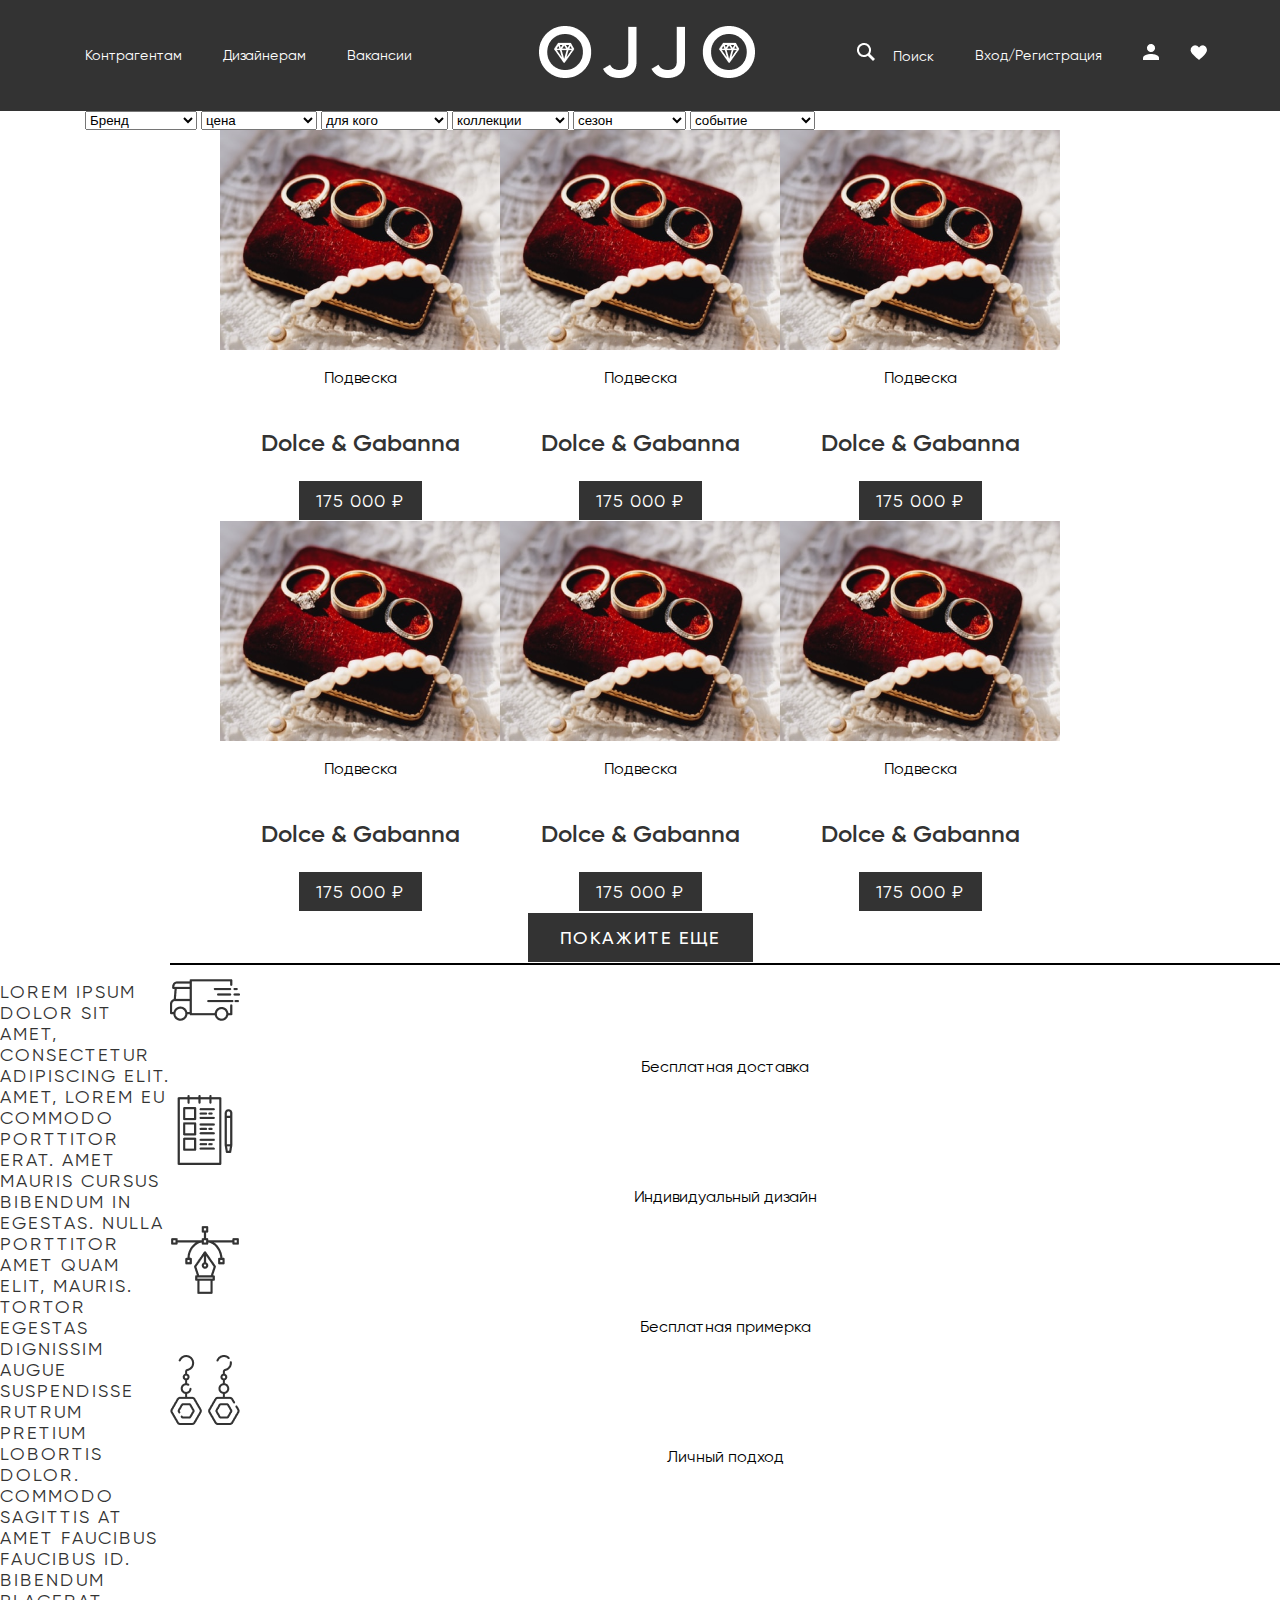
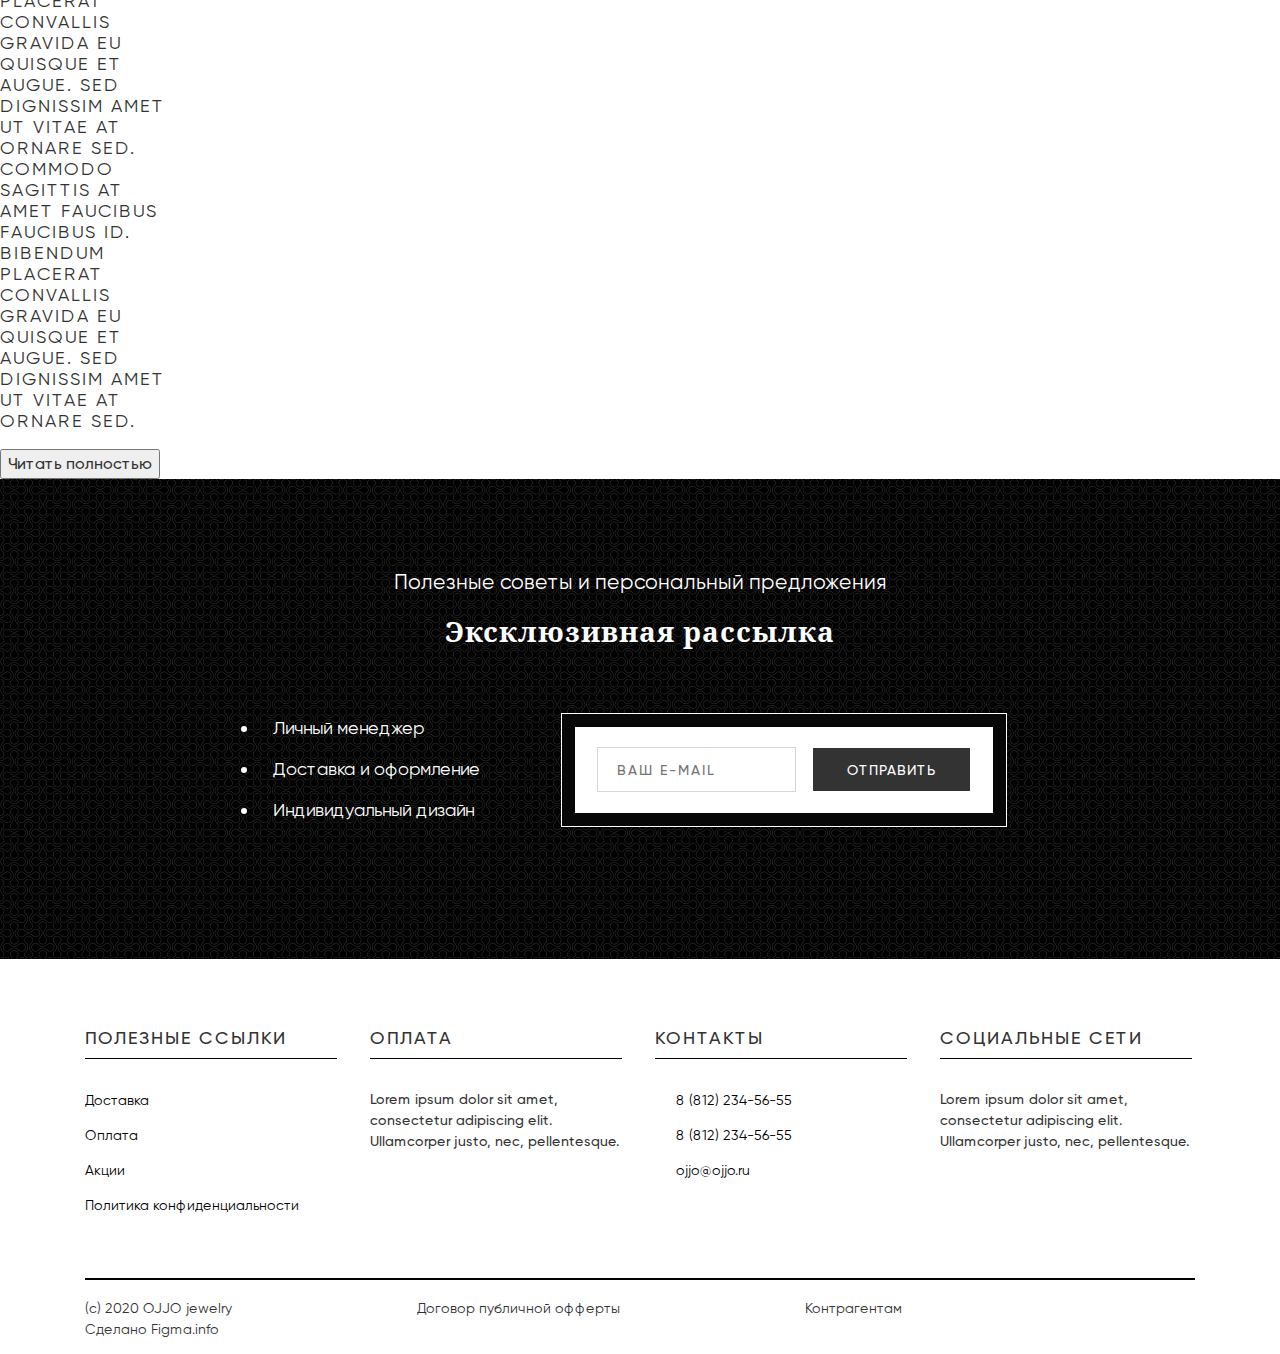
==== catalogPage/catalogPage.html @ 0ed7731d "добавила страницу каталога" ====
<!DOCTYPE html>
<html lang="en">

<head>
  <meta charset="UTF-8">
  <meta name="viewport" content="width=device-width, initial-scale=1.0">
  <title>Document</title>
  <link rel="stylesheet" href="./css/style-catalogPage.css">
</head>

<body>
  <header class="header">
    <nav class="header-nav">
      <ul class="header-menu">
        <li><a href="#" class="header-link">Контрагентам</a></li>
        <li><a href="#" class="header-link">Дизайнерам</a></li>
        <li><a href="#" class="header-link">Вакансии</a></li>
        <li><a href="#" class="header-link header-link-logo">
            <img class="part-logo-one" src="./img/Vector (11).png" alt="">

            <img src="./img/OJJO.png" alt="">

            <img class="part-logo-two" src="./img/Vector (11).png" alt="">

          </a></li>
        <li><a href="#" class="header-link"> <img src="./img/find.png" alt="" class="find"> Поиск</a></li>
        <li><a href="#" class="header-link">Вход/Регистрация</a></li>
        <li><a href="#" class="header-link">
            <img src="./img/Vector.png" alt="">
          </a></li>
        <li><a href="#" class="header-link heart">
            <img src="./img/Vector (2).png" alt="">
          </a></li>
      </ul>
    </nav>
  </header>









  <main>

    <div class="content">
      <!-- <div class="productParameters"> -->
      <!-- тут бренд цена и т д -->
      <form class="productParameters" action="">
        <select class="brand" name="" id="">
          <option value="">Бренд</option>
          <option value="">Адидас-от-нас</option>
          <option value="">Луи-Питон</option>
        </select>
        <select class="price" name="" id="">
          <option value="">цена</option>
          <option value="">много</option>
          <option value="">ну очень много</option>
        </select>
        <select class="forWhom" name="" id="">
          <option value="">для кого</option>
          <option value="">для себя</option>
          <option value="">кто-то еще есть?</option>
        </select>
        <select class="collections" name="" id="">
          <option value="">коллекции</option>
          <option value="">новая</option>
          <option value="">не очень новая</option>
        </select>
        <select class="season" name="" id="">
          <option value="">сезон</option>
          <option value="">точно какой-то</option>
        </select>
        <select class="event" name="" id="">
          <option value="">событие</option>
          <option value="">выход на работу</option>
        </select>
      </form>
      <!-- </div> -->




      <div class="catalog">
        <div class="blokCatalog">
          <div class="product">
            <img src="./img/product-img.png" alt="" class="product-img">
            <p class="product-category">Подвеска</p>
            <h2 class="product-name">Dolce & Gabanna</h2>
            <button class="product-price">175 000 ₽</button>
          </div>
          <div class="product">
            <img src="./img/product-img.png" alt="" class="product-img">
            <p class="product-category">Подвеска</p>
            <h2 class="product-name">Dolce & Gabanna</h2>
            <button class="product-price">175 000 ₽</button>
          </div>
          <div class="product">
            <img src="./img/product-img.png" alt="" class="product-img">
            <p class="product-category">Подвеска</p>
            <h2 class="product-name">Dolce & Gabanna</h2>
            <button class="product-price">175 000 ₽</button>
          </div>



        </div>
        <div class="blokCatalog">

          <div class="product">
            <img src="./img/product-img.png" alt="" class="product-img">
            <p class="product-category">Подвеска</p>
            <h2 class="product-name">Dolce & Gabanna</h2>
            <button class="product-price">175 000 ₽</button>
          </div>
          <div class="product">
            <img src="./img/product-img.png" alt="" class="product-img">
            <p class="product-category">Подвеска</p>
            <h2 class="product-name">Dolce & Gabanna</h2>
            <button class="product-price">175 000 ₽</button>
          </div>
          <div class="product">
            <img src="./img/product-img.png" alt="" class="product-img">
            <p class="product-category">Подвеска</p>
            <h2 class="product-name">Dolce & Gabanna</h2>
            <button class="product-price">175 000 ₽</button>
          </div>

        </div>
        <button class="open-catalog-items">покажите еще</button>
      </div>
    </div>







    <div class="information">
      <div class="text-information">
        <p class="text">Lorem ipsum dolor sit amet, consectetur adipiscing elit. Amet, lorem eu commodo porttitor erat.
          Amet mauris cursus bibendum in egestas. Nulla porttitor amet quam elit, mauris. Tortor egestas dignissim augue
          suspendisse rutrum pretium lobortis dolor. Commodo sagittis at amet faucibus faucibus id. Bibendum placerat
          convallis gravida eu quisque et augue. Sed dignissim amet ut vitae at ornare sed.
          Commodo sagittis at amet faucibus faucibus id. Bibendum placerat convallis gravida eu quisque et augue. Sed
          dignissim amet ut vitae at ornare sed.
        </p>
        <button class="open-text">Читать полностью</button>
      </div>


      <div class="additionalInformation">



        <div class="additionalInformation-blok">
          <img src="./img/delivery.png" alt="" class="information-img">
          <p class="information-name">Бесплатная
            доставка</p>
        </div>

        <div class="additionalInformation-blok">
          <img src="./img/design.png" alt="" class="information-img">
          <p class="information-name">Индивидуальный
            дизайн</p>
        </div>

        <div class="additionalInformation-blok">
          <img src="./img/fitting.png" alt="" class="information-img">
          <p class="information-name">Бесплатная
            примерка</p>
        </div>

        <div class="additionalInformation-blok">
          <img src="./img/earrings.png" alt="" class="information-img">
          <p class="information-name">Личный
            подход</p>
        </div>




      </div>







    </div>
  </main>

  <footer>
    <div class="our-showrooms">
      <div class="our-showrooms-block">
        <p class="our-showrooms-block-title">Полезные советы и персональный предложения</p>
        <h2>Эксклюзивная рассылка</h2>
        <div class="newsletter">
          <ul>
            <li>Личный менеджер</li>
            <li>Доставка и оформление</li>
            <li>Индивидуальный дизайн</li>
          </ul>

          <div class="newsletter-form">
            <input type="email" name="email" placeholder="Ваш e-mail">
            <button>
              отправить
            </button>
          </div>
        </div>
      </div>
    </div>


    <div class="contactInformation">
      <div class="basicInformation">
        <div class=" basicInformation-blok basicInformation-usefulLinks">
          <h3>Полезные ссылки</h3>
          <ul>
            <li><a href="">Доставка</a></li>
            <li><a href="">Оплата </a></li>
            <li><a href="">Акции</a></li>
            <li><a href="">Политика конфиденциальности</a></li>
          </ul>
        </div>

        <div class="basicInformation-blok basicInformation-payment">
          <h3>оплата</h3>
          <p>
            Lorem ipsum dolor sit amet, consectetur adipiscing elit. Ullamcorper justo, nec, pellentesque.
          </p>
          <div class="basicInformation-blok basicInformation-payment-link">
            <a href=""><img src="./img/visa.png" alt=""></a>
            <a href=""><img src="./img/masterCard.png" alt=""></a>
          </div>
        </div>

        <div class="basicInformation-blok basicInformation-contacts">
          <h3>контакты</h3>
          <ul>
            <li><a href=""><img src="./img/Vector-phon.png" alt="">8 (812) 234-56-55</a></li>
            <li><a href=""><img src="./img/Vector-phon.png" alt="">8 (812) 234-56-55</a></li>
            <li><a href=""><img src="./img/Vector-email.png" alt="">ojjo@ojjo.ru</a></li>
          </ul>


        </div>

        <div class="basicInformation-blok basicInformation-socialMedia">
          <h3>социальные сети</h3>
          <p>Lorem ipsum dolor sit amet, consectetur adipiscing elit. Ullamcorper justo, nec, pellentesque.</p>
          <div>
            <a href=""><img src="./img/youtube.png" alt=""></a>
            <a href=""><img src="./img/vk.png" alt=""></a>
            <a href=""><img src="./img/facebook.png" alt=""></a>
            <a href=""><img src="./img/telegram.png" alt=""></a>
            <a href=""><img src="./img/e.png" alt=""></a>
          </div>
        </div>
      </div>
      <div class="additionalInformation">
        <ul>
          <li class="additionalInformation-list">(c) 2020 OJJO jewelry</li>
          <li class="additionalInformation-list">Договор публичной офферты</li>
          <li class="additionalInformation-list">Контрагентам</li>
          <li class=" additionalInformation-list figma-end">Сделано Figma.info</li>
        </ul>
      </div>
    </div>
  </footer>


</body>

</html>
---- catalogPage/css/style-catalogPage.css ----
body {
  margin: 0;
}

.header {
  width: 100%;
  height: 111px;
  background-image: url(../img/bgc.png);
  background-repeat: no-repeat;
  background-size: cover;
  background-position: center;
  z-index: 1;
  display: flex;
  flex-direction: column;
  align-items: center;
  justify-content: space-between
}

.header-nav {
  display: flex;
  justify-content: center;
  z-index: 3;
}

.header-menu {
  display: flex;
  /* justify-content: space-between; */
  align-items: center;
  width: 1200px;
  padding: 0;
  margin-top: 26px;
  margin-left: 59px;

}

.header-menu li {
  list-style-type: none;
  margin-right: 11px;
}

.header-link {
  padding: 5px;
  margin: 10px;
  font-size: 14px;
  line-height: 21px;
  color: #ffffff;
  font-family: "Gilroy-Regular";
  font-size: 14px;
  line-height: 21px;
}

.find {
  margin-right: 14px;
}

.heart {
  margin: 0;
}

.header-link-logo {
  margin-left: 71px;
  margin-right: 46px;
}

a {
  text-decoration: none;
  /* color: #fff; */
}

.header-text {
  z-index: 3;
  display: flex;
  flex-direction: column;
  align-items: center;
}

.header-text h2 {
  color: #ffffff;
  font-family: "NotoSerif-Bold";
  font-size: 36px;
  margin-bottom: 50px;
}

.part-logo-one {
  display: inline-block;
  position: relative;
  top: -15px;
  left: 40px;
}

.part-logo-two {
  display: inline-block;
  position: relative;
  top: -15px;
  left: -40px;
}

/* main***************************** */
.productParameters {
  width: 1110px;
  margin: auto;
}
















/* выпадающий список */




/* каталог */
.catalog {
  display: flex;
  justify-content: center;
  flex-direction: column;
  align-items: center;
}

.blokCatalog {
  display: flex;
}


.product {
  display: flex;
  flex-direction: column;
  align-items: center;
}

.product-img {
  width: 280px;
  height: 220px;
}

.product-category {
  font-size: 16px;
  line-height: 24px;
  font-family: "Gilroy-Regular";
  text-align: center;
}

.product-name {
  font-size: 24px;
  line-height: 34px;
  color: #333333;
  font-weight: bold;
  font-family: "Gilroy-SemiBold";
  text-align: center;
}

.product-price {
  font-size: 18px;
  letter-spacing: 1px;
  text-transform: uppercase;
  color: #ffffff;
  font-family: "Gilroy-Regular";
  text-align: center;
  width: 125px;
  height: 41px;
  background-color: #333333;
  border: 1px solid #ffffff;

}

.open-catalog-items {
  width: 227px;
  height: 51px;
  background-color: #333333;
  border: 1px solid #ffffff;
  font-size: 18px;
  letter-spacing: 2px;
  text-transform: uppercase;
  color: #ffffff;
  font-weight: 500;
  font-family: "Gilroy-Medium";
  text-align: center;

}


/* блок с доставкой */

.information {
  display: flex;
  justify-content: center;
}

.text-information {
  width: 540px;
  /* height: 240px; */
  font-size: 18px;
  letter-spacing: 2px;
  text-transform: uppercase;
  color: #333333;
  font-weight: 500;
  font-family: "Gilroy-Regular";
}

.open-text {
  font-size: 16px;
  line-height: 24px;
  color: #333333;
  font-family: "Gilroy-Medium";
}



.information-name {
  font-size: 16px;
  line-height: 24px;
  color: #000000;
  font-family: "Gilroy-Regular";
  text-align: center;
}



/* footer******************************** */

.our-showrooms {
  background-image: url(../img/background.png);
  /* background-color: #000; */
  height: 480px;
  width: 100%;
  display: flex;
  justify-content: center;
  /* align-items: center; */
  text-align: center;
}

.our-showrooms-block {
  color: #ffffff;
  width: 850px;
  display: flex;
  align-items: center;
  flex-direction: column;
}

.our-showrooms-block-title {
  color: #ffffff;
  font-size: 21px;
  line-height: 29px;
  color: #ffffff;
  font-family: "Gilroy-Regular";
  margin-top: 89px;
  margin-bottom: 15px;

}

.our-showrooms-text {
  font-size: 19px;
  line-height: 25px;
  color: #ffffff;
  font-family: "Gilroy-Regular";
  /* text-align: center; */
}

.our-showrooms h2 {
  font-size: 28px;
  /* color: #ffffff; */
  font-weight: 700;
  font-family: "NotoSerif-Bold";
  margin-top: 0;
  letter-spacing: 1px;
  margin-bottom: 36px;
}

.our-showrooms-block button {
  width: 224px;
  height: 51px;
  background-color: #ffffff;
  border: 1px solid #333333;
  font-size: 18px;
  letter-spacing: 2px;
  text-transform: uppercase;
  color: #333333;
  font-weight: 500;
  font-family: "Gilroy-Medium";
  text-align: center;
  margin-top: 41px;
  margin-left: -21px;
}

.articles {
  display: flex;
  flex-direction: column;
  align-items: center;
}

.several-blocks {
  display: flex;

}

.articles h2 {
  font-size: 30px;
  font-weight: 700;
  font-family: "NotoSerif-Bold";
  margin-top: -7px;
  margin-bottom: 45px;

}

.articles p {
  font-size: 21px;
  line-height: 29px;
  font-family: "Gilroy-Regular";
  margin-top: 123px;
}

.one-article {
  width: 350px;
  height: 370px;
  background-color: bisque;
  margin: 15px;
}

.one-article p {
  font-size: 21px;
  line-height: 29px;
  color: #ffffff;
  font-family: "Gilroy-Regular";
  text-align: center;
  margin: 249px auto 0;
  width: 210px;

}

.one-article-first {
  background-image: url(../img/watchForWife.png)
}

.one-article-second {
  background-image: url(../img/cufflinksForHusband.png)
}

.one-article-third {
  background-image:
    url(../img/weddingRings.png);
}

.articles button {
  width: 255px;
  height: 51px;
  background-color: #333333;
  border: 1px solid #ffffff;
  font-size: 18px;
  letter-spacing: 2px;
  text-transform: uppercase;
  color: #ffffff;
  font-weight: 500;
  font-family: "Gilroy-Medium";
  text-align: center;
  margin-top: 45px;
}

.blockWithPictures {
  width: 1110px;
  height: 600px;
  display: grid;
  grid-template-columns: 1fr 1fr 1fr 1fr;
  background-color: aqua;
  margin-bottom: 163px;
}

.socialMedia {
  display: flex;
  flex-direction: column;
  align-items: center;
}

.oneBlockWithPictures {}

.oneBlockWithPictures-first {
  background-image: url(../img/img--hover.png);
  grid-column: span 2;
}

.oneBlockWithPictures-second {
  background-image: url(../img/socialMedia2.png);
}

.oneBlockWithPictures-third {
  background-image: url(../img/socialMedia3.png);
}

.oneBlockWithPictures-fourth {
  background-image: url(../img/socialMedia4.png);
}

.oneBlockWithPictures-fifth {
  background-image: url(../img/socialMedia5.png);
}

.oneBlockWithPictures-sixth {
  background-image: url(../img/socialMedia6.png);
  grid-column: span 2;
}

.oneBlockWithPictures-first .vectorPlay {
  background-image: url(../img/VectorPlay.png);
  width: 70px;
  height: 70px;
  margin: 113px auto;
}

.oneBlockWithPictures-sixth .vectorPlay {
  background-image: url(../img/VectorPlay.png);
  width: 70px;
  height: 70px;
  margin: 113px auto;
}

.socialMedia p {
  font-family: "Gilroy-Regular";
  font-size: 21px;
  line-height: 29px;
  margin-top: 121px;
}

.socialMedia h2 {
  font-family: "NotoSerif-Bold";
  font-size: 30px;
  font-weight: 700;
  margin-top: -7px;
  margin-bottom: 60px;
}

.newsletter ul {
  list-style-image: url(../img/Frame.png);
  text-align: left;
  font-size: 18px;
  line-height: 25px;
  font-family: "Gilroy-Regular";
  padding-left: 44px;
  margin-top: 21px;
}

.newsletter li {
  padding: 8px 14px;
}

.newsletter {
  display: grid;
  grid-template-columns: 1fr 1fr;
}

.newsletter-form {
  width: 418px;
  height: 86px;
  background-color: #ffffff;
  outline: 1px solid #ffffff;
  border: 13px solid #070707;
  display: flex;
  align-items: center;
  margin-left: 55px;
  margin-top: 28px;
  margin-right: 59px;
}

.newsletter-form button {
  width: 159px;
  height: 45px;
  background-color: #333333;
  border: 1px solid #ffffff;
  font-size: 14px;
  letter-spacing: 1px;
  text-transform: uppercase;
  color: #ffffff;
  font-weight: 500;
  font-family: "Gilroy-Medium";
  text-align: center;
  margin: auto;
}

.newsletter-form input {
  width: 199px;
  height: 45px;
  background-color: #ffffff;
  border: 1px solid #d6d6d6;
  /* opacity: 0.502; */
  font-size: 14px;
  letter-spacing: 2px;
  text-transform: uppercase;
  /* color: #333333; */
  /* font-weight: 500; */
  font-family: "Gilroy-Medium";
  /* text-align: center; */
  margin: auto;
  margin-right: -7px;
  box-sizing: border-box;
  padding-left: 19px;
}

.contactInformation {
  width: 1110px;

}

.basicInformation {
  display: grid;
  grid-template-columns: 1fr 1fr 1fr 1fr;
  margin-top: 48px;
  margin-bottom: 40px;
}

footer {
  display: flex;
  flex-direction: column;
  align-items: center;
}

.basicInformation-blok {
  width: 255px;
  padding-right: 30px;
}



.basicInformation-blok h3::after {
  content: '';
  position: relative;
  display: block;
  width: 252px;
  height: 1px;
  background-color: rgb(0, 0, 0);
  top: 8px;
}

.basicInformation-blok ul {
  list-style: none;
  padding: 0;
  font-size: 14px;
  line-height: 21px;
  font-family: "Gilroy-Regular";
  margin-top: 33px;
}

.basicInformation-blok li {
  padding: 0 0;
  padding: 6px 0 8px;
}


.basicInformation-blok a {
  color: #000;
}

.basicInformation-blok h3 {
  font-size: 18px;
  letter-spacing: 2px;
  line-height: 25px;
  text-transform: uppercase;
  color: #333333;
  font-weight: 500;
  font-family: "Gilroy-Medium";
}

.basicInformation-blok p {
  font-size: 14px;
  line-height: 21px;
  color: #333333;
  font-weight: 400;
  font-family: "Gilroy-Medium";
  padding: 20px 0;
  margin-bottom: 0;
}

.basicInformation-payment-link a {
  padding-right: 16px;
}

.basicInformation-contacts img {
  padding-right: 21px;
}

.basicInformation-socialMedia div a {
  padding-right: 19px;
  padding-left: 3px;
}

.basicInformation-socialMedia div {
  padding: 3px 0px
}

.additionalInformation ul {
  list-style-type: none;
  padding: 0;
  font-size: 14px;
  line-height: 21px;
  color: #333333;
  font-family: "Gilroy-Regular";
}

.additionalInformation-list {
  display: inline-block;
  display: inline-block;
  padding-right: 181px;
  padding-top: 4px;
}

.additionalInformation::before {
  content: "";
  display: block;
  position: relative;
  width: 1110px;
  height: 2px;
  background-color: #000;
}

.figma-end {
  padding: 0;
}





























@font-face {
  font-family: "Gilroy-Regular";
  src: url(../fons/Gilroy-Regular.woff);
}

@font-face {
  font-family: "NotoSerif-Bold";
  src: url(../fons/NotoSerif-Bold.woff);
}

@font-face {
  font-family: "Gilroy-Medium";
  src: url(../fons/Gilroy-Medium.woff);
}


@font-face {
  font-family: "Gilroy-SemiBold";
  src: url(../fons/Gilroy-SemiBold.woff);
}
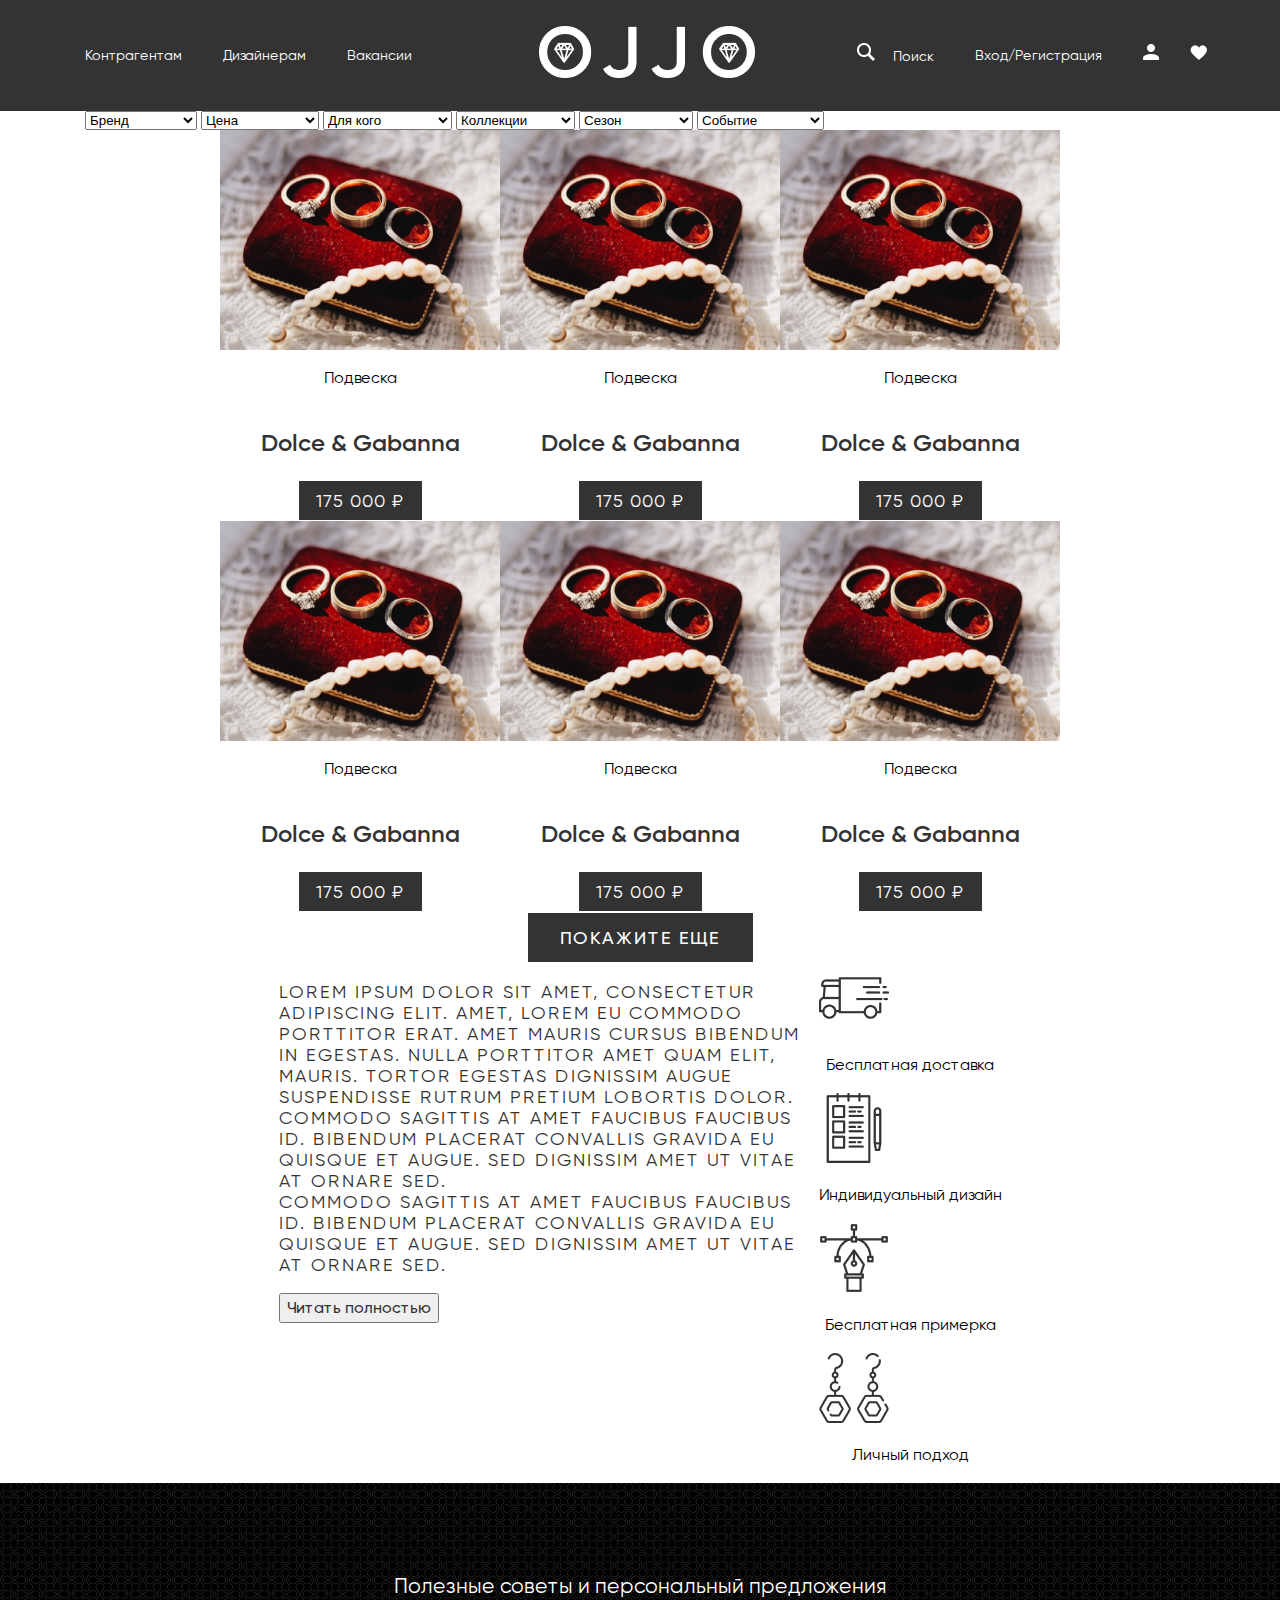
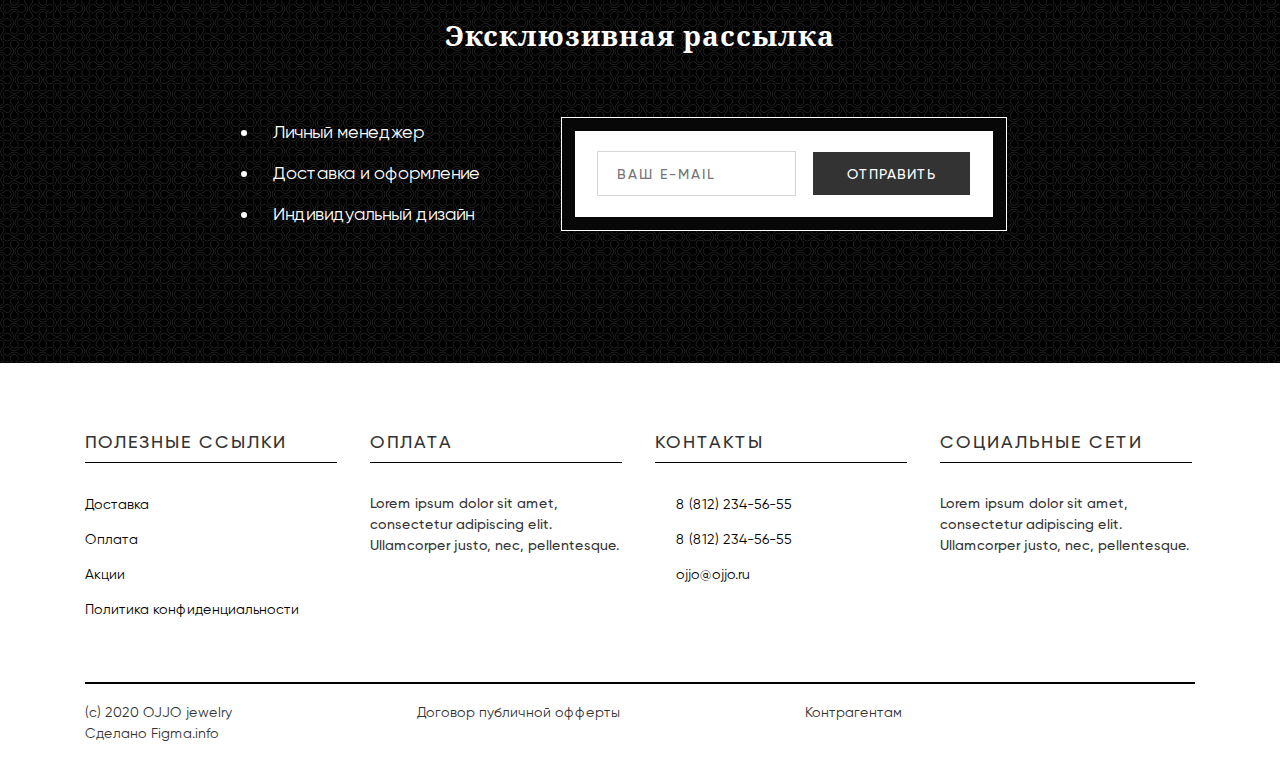
==== commit bb12d652: "Добавила страницу карточки товара" ====
--- a/catalogPage/catalogPage.html
+++ b/catalogPage/catalogPage.html
@@ -49,33 +49,34 @@
       <!-- <div class="productParameters"> -->
       <!-- тут бренд цена и т д -->
       <form class="productParameters" action="">
-        <select class="brand" name="" id="">
+        <select class="
+        dropDownListItem brand" name="" id="">
           <option value="">Бренд</option>
           <option value="">Адидас-от-нас</option>
           <option value="">Луи-Питон</option>
         </select>
-        <select class="price" name="" id="">
-          <option value="">цена</option>
-          <option value="">много</option>
-          <option value="">ну очень много</option>
-        </select>
-        <select class="forWhom" name="" id="">
-          <option value="">для кого</option>
-          <option value="">для себя</option>
-          <option value="">кто-то еще есть?</option>
-        </select>
-        <select class="collections" name="" id="">
-          <option value="">коллекции</option>
-          <option value="">новая</option>
-          <option value="">не очень новая</option>
-        </select>
-        <select class="season" name="" id="">
-          <option value="">сезон</option>
-          <option value="">точно какой-то</option>
-        </select>
-        <select class="event" name="" id="">
-          <option value="">событие</option>
-          <option value="">выход на работу</option>
+        <select class="dropDownListItem price" name="" id="">
+          <option value="">Цена</option>
+          <option value="">Много</option>
+          <option value="">Ну очень много</option>
+        </select>
+        <select class="dropDownListItem forWhom" name="" id="">
+          <option value="">Для кого</option>
+          <option value="">Для себя</option>
+          <option value="">Кто-то еще есть?</option>
+        </select>
+        <select class="dropDownListItem collections" name="" id="">
+          <option value="">Коллекции</option>
+          <option value="">Новая</option>
+          <option value="">Не очень новая</option>
+        </select>
+        <select class="dropDownListItem season" name="" id="">
+          <option value="">Сезон</option>
+          <option value="">Точно какой-то</option>
+        </select>
+        <select class="dropDownListItem event" name="" id="">
+          <option value="">Событие</option>
+          <option value="">Выход на работу</option>
         </select>
       </form>
       <!-- </div> -->
@@ -131,7 +132,7 @@
         </div>
         <button class="open-catalog-items">покажите еще</button>
       </div>
-    </div>
+ 
 
 
 
@@ -141,18 +142,14 @@
 
     <div class="information">
       <div class="text-information">
-        <p class="text">Lorem ipsum dolor sit amet, consectetur adipiscing elit. Amet, lorem eu commodo porttitor erat.
-          Amet mauris cursus bibendum in egestas. Nulla porttitor amet quam elit, mauris. Tortor egestas dignissim augue
-          suspendisse rutrum pretium lobortis dolor. Commodo sagittis at amet faucibus faucibus id. Bibendum placerat
-          convallis gravida eu quisque et augue. Sed dignissim amet ut vitae at ornare sed.
-          Commodo sagittis at amet faucibus faucibus id. Bibendum placerat convallis gravida eu quisque et augue. Sed
-          dignissim amet ut vitae at ornare sed.
+        <p class="text">Lorem ipsum dolor sit amet, consectetur adipiscing elit. Amet, lorem eu commodo porttitor erat. Amet mauris cursus bibendum in egestas. Nulla porttitor amet quam elit, mauris. Tortor egestas dignissim augue  suspendisse rutrum pretium lobortis dolor. Commodo sagittis at amet faucibus faucibus id. Bibendum placerat  convallis gravida eu quisque et augue. Sed dignissim amet ut vitae at ornare sed.  <br>
+          Commodo sagittis at amet faucibus faucibus id. Bibendum placerat convallis gravida eu quisque et augue. Sed  dignissim amet ut vitae at ornare sed.
         </p>
         <button class="open-text">Читать полностью</button>
       </div>
 
 
-      <div class="additionalInformation">
+      <div class="additionalInformation-top">
 
 
 
@@ -185,7 +182,7 @@
 
       </div>
 
-
+    </div>
 
 
 
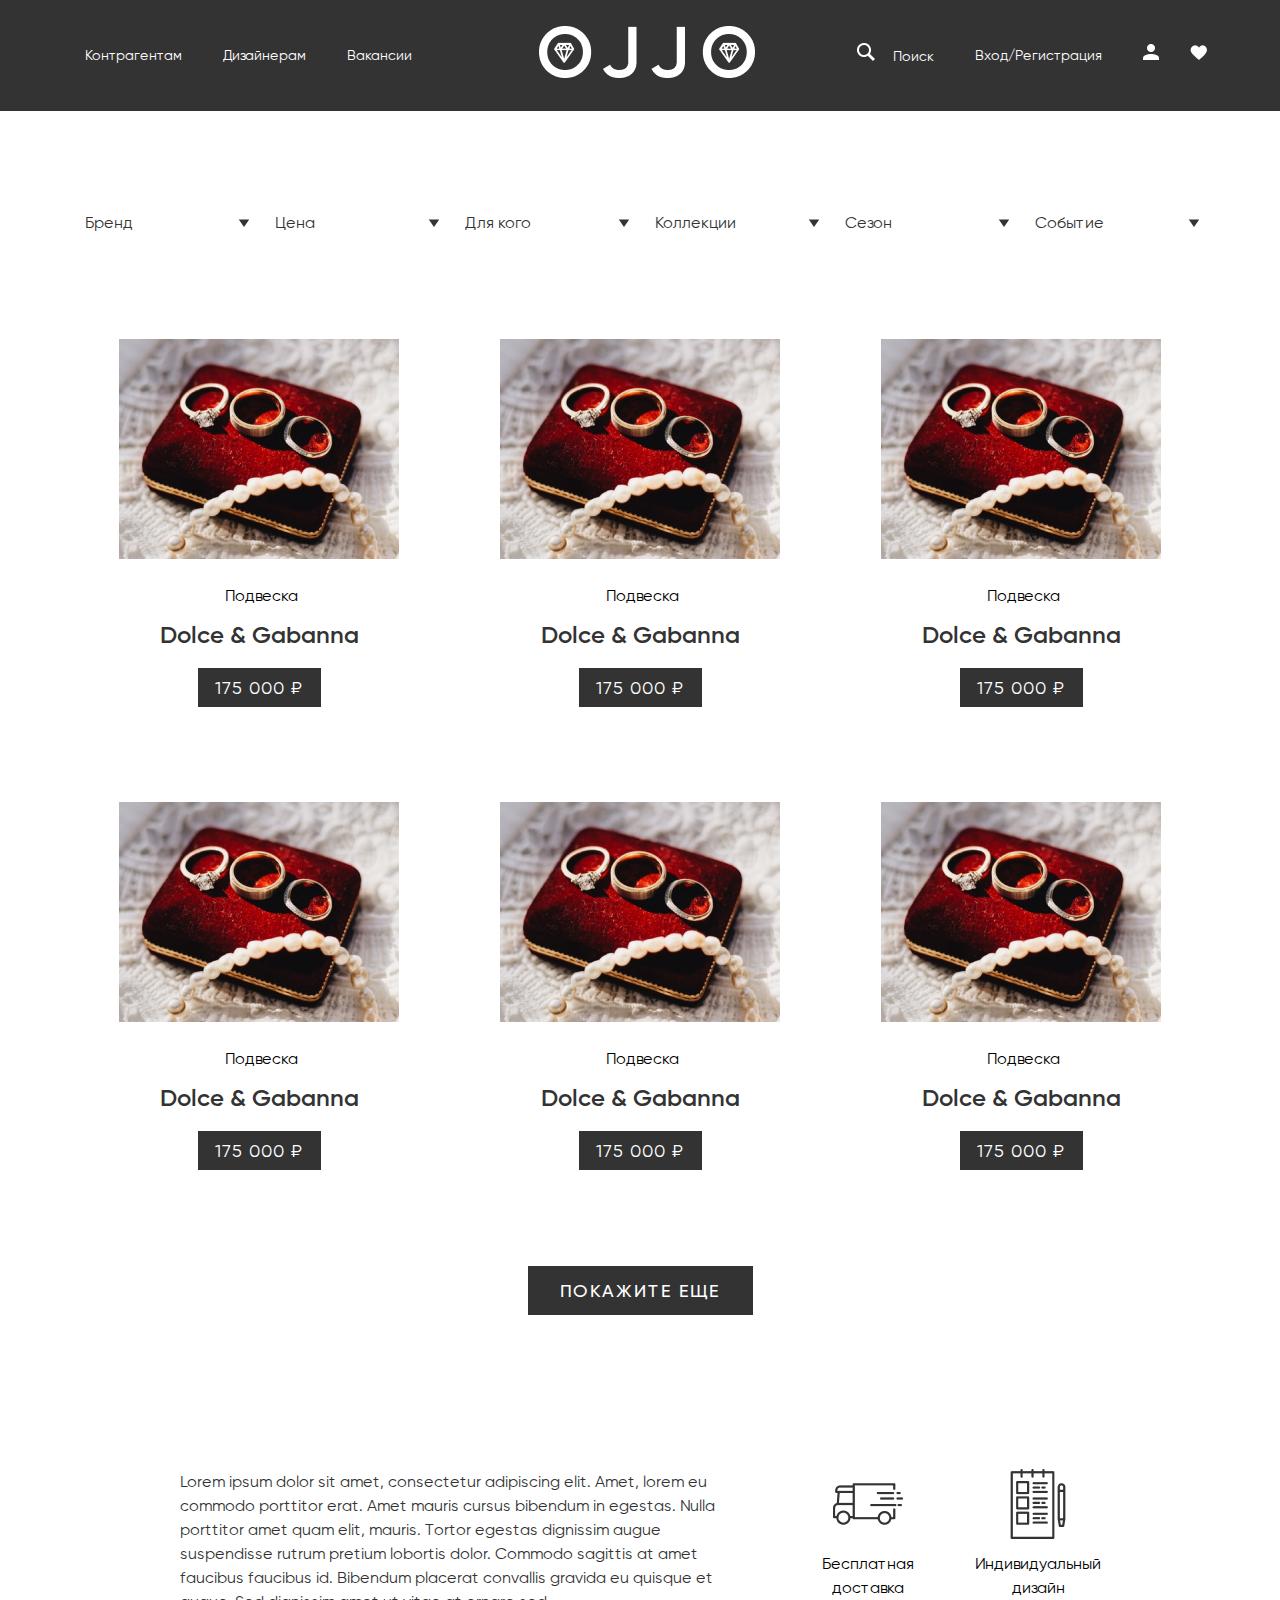
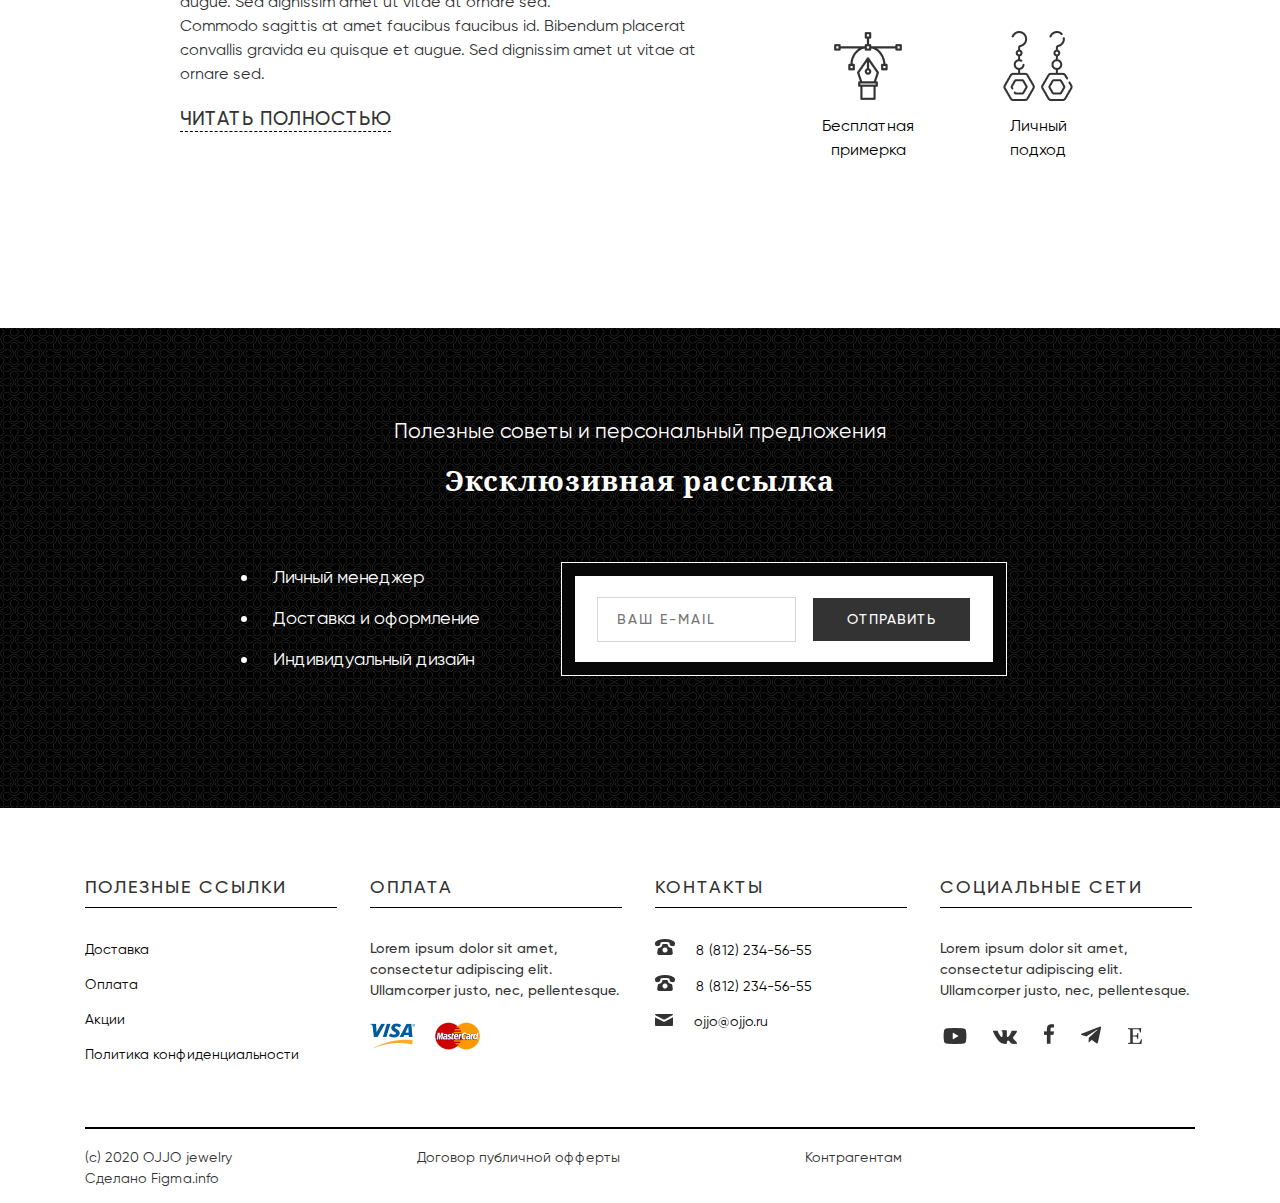
==== commit ab645369: "соединила страницы ,поправила страницу контактов" ====
--- a/catalogPage/catalogPage.html
+++ b/catalogPage/catalogPage.html
@@ -9,13 +9,15 @@
 </head>
 
 <body>
+
   <header class="header">
+
     <nav class="header-nav">
       <ul class="header-menu">
         <li><a href="#" class="header-link">Контрагентам</a></li>
         <li><a href="#" class="header-link">Дизайнерам</a></li>
         <li><a href="#" class="header-link">Вакансии</a></li>
-        <li><a href="#" class="header-link header-link-logo">
+        <li><a href="../index.html" class="header-link header-link-logo">
             <img class="part-logo-one" src="./img/Vector (11).png" alt="">
 
             <img src="./img/OJJO.png" alt="">
@@ -35,19 +37,9 @@
     </nav>
   </header>
 
-
-
-
-
-
-
-
-
   <main>
 
     <div class="content">
-      <!-- <div class="productParameters"> -->
-      <!-- тут бренд цена и т д -->
       <form class="productParameters" action="">
         <select class="
         dropDownListItem brand" name="" id="">
@@ -79,115 +71,96 @@
           <option value="">Выход на работу</option>
         </select>
       </form>
-      <!-- </div> -->
-
-
-
 
       <div class="catalog">
         <div class="blokCatalog">
           <div class="product">
-            <img src="./img/product-img.png" alt="" class="product-img">
-            <p class="product-category">Подвеска</p>
-            <h2 class="product-name">Dolce & Gabanna</h2>
-            <button class="product-price">175 000 ₽</button>
-          </div>
-          <div class="product">
-            <img src="./img/product-img.png" alt="" class="product-img">
-            <p class="product-category">Подвеска</p>
-            <h2 class="product-name">Dolce & Gabanna</h2>
-            <button class="product-price">175 000 ₽</button>
-          </div>
-          <div class="product">
-            <img src="./img/product-img.png" alt="" class="product-img">
-            <p class="product-category">Подвеска</p>
-            <h2 class="product-name">Dolce & Gabanna</h2>
-            <button class="product-price">175 000 ₽</button>
-          </div>
-
-
-
+            <a class="linkToCatalogPage" href="../productCardPage/catalogPage.html">
+              <img src="./img/product-img.png" alt="" class="product-img">
+              <p class="product-category">Подвеска</p>
+              <h2 class="product-name">Dolce & Gabanna</h2>
+              <button class="product-price">175 000 ₽</button>
+            </a>
+          </div>
+          <div class="product">
+            <a class="linkToCatalogPage" href="../productCardPage/catalogPage.html">
+              <img src="./img/product-img.png" alt="" class="product-img">
+              <p class="product-category">Подвеска</p>
+              <h2 class="product-name">Dolce & Gabanna</h2>
+              <button class="product-price">175 000 ₽</button>
+            </a>
+          </div>
+          <div class="product">
+            <a class="linkToCatalogPage" href="../productCardPage/catalogPage.html">
+              <img src="./img/product-img.png" alt="" class="product-img">
+              <p class="product-category">Подвеска</p>
+              <h2 class="product-name">Dolce & Gabanna</h2>
+              <button class="product-price">175 000 ₽</button>
+            </a>
+          </div>
         </div>
         <div class="blokCatalog">
-
-          <div class="product">
-            <img src="./img/product-img.png" alt="" class="product-img">
-            <p class="product-category">Подвеска</p>
-            <h2 class="product-name">Dolce & Gabanna</h2>
-            <button class="product-price">175 000 ₽</button>
-          </div>
-          <div class="product">
-            <img src="./img/product-img.png" alt="" class="product-img">
-            <p class="product-category">Подвеска</p>
-            <h2 class="product-name">Dolce & Gabanna</h2>
-            <button class="product-price">175 000 ₽</button>
-          </div>
-          <div class="product">
-            <img src="./img/product-img.png" alt="" class="product-img">
-            <p class="product-category">Подвеска</p>
-            <h2 class="product-name">Dolce & Gabanna</h2>
-            <button class="product-price">175 000 ₽</button>
-          </div>
-
+          <div class="product">
+            <a class="linkToCatalogPage" href="../productCardPage/catalogPage.html">
+              <img src="./img/product-img.png" alt="" class="product-img">
+              <p class="product-category">Подвеска</p>
+              <h2 class="product-name">Dolce & Gabanna</h2>
+              <button class="product-price">175 000 ₽</button>
+            </a>
+          </div>
+          <div class="product">
+            <a class="linkToCatalogPage" href="../productCardPage/catalogPage.html">
+              <img src="./img/product-img.png" alt="" class="product-img">
+              <p class="product-category">Подвеска</p>
+              <h2 class="product-name">Dolce & Gabanna</h2>
+              <button class="product-price">175 000 ₽</button>
+            </a>
+          </div>
+          <div class="product">
+            <a class="linkToCatalogPage" href="../productCardPage/catalogPage.html">
+              <img src="./img/product-img.png" alt="" class="product-img">
+              <p class="product-category">Подвеска</p>
+              <h2 class="product-name">Dolce & Gabanna</h2>
+              <button class="product-price">175 000 ₽</button>
+            </a>
+          </div>
         </div>
         <button class="open-catalog-items">покажите еще</button>
       </div>
- 
-
-
-
-
-
-
-
-    <div class="information">
-      <div class="text-information">
-        <p class="text">Lorem ipsum dolor sit amet, consectetur adipiscing elit. Amet, lorem eu commodo porttitor erat. Amet mauris cursus bibendum in egestas. Nulla porttitor amet quam elit, mauris. Tortor egestas dignissim augue  suspendisse rutrum pretium lobortis dolor. Commodo sagittis at amet faucibus faucibus id. Bibendum placerat  convallis gravida eu quisque et augue. Sed dignissim amet ut vitae at ornare sed.  <br>
-          Commodo sagittis at amet faucibus faucibus id. Bibendum placerat convallis gravida eu quisque et augue. Sed  dignissim amet ut vitae at ornare sed.
-        </p>
-        <button class="open-text">Читать полностью</button>
-      </div>
-
-
-      <div class="additionalInformation-top">
-
-
-
-        <div class="additionalInformation-blok">
-          <img src="./img/delivery.png" alt="" class="information-img">
-          <p class="information-name">Бесплатная
-            доставка</p>
-        </div>
-
-        <div class="additionalInformation-blok">
-          <img src="./img/design.png" alt="" class="information-img">
-          <p class="information-name">Индивидуальный
-            дизайн</p>
-        </div>
-
-        <div class="additionalInformation-blok">
-          <img src="./img/fitting.png" alt="" class="information-img">
-          <p class="information-name">Бесплатная
-            примерка</p>
-        </div>
-
-        <div class="additionalInformation-blok">
-          <img src="./img/earrings.png" alt="" class="information-img">
-          <p class="information-name">Личный
-            подход</p>
-        </div>
-
-
-
-
-      </div>
-
-    </div>
-
-
-
-
-
+      <div class="information">
+        <div class="text-information">
+          <p class="text">Lorem ipsum dolor sit amet, consectetur adipiscing elit. Amet, lorem eu commodo porttitor
+            erat. Amet mauris cursus bibendum in egestas. Nulla porttitor amet quam elit, mauris. Tortor egestas
+            dignissim augue suspendisse rutrum pretium lobortis dolor. Commodo sagittis at amet faucibus faucibus id.
+            Bibendum placerat convallis gravida eu quisque et augue. Sed dignissim amet ut vitae at ornare sed. <br>
+            Commodo sagittis at amet faucibus faucibus id. Bibendum placerat convallis gravida eu quisque et augue. Sed
+            dignissim amet ut vitae at ornare sed.
+          </p>
+          <button class="open-text">Читать полностью</button>
+        </div>
+        <div class="additionalInformation-top">
+          <div class="additionalInformation-blok">
+            <img src="./img/delivery.png" alt="" class="information-img">
+            <p class="information-name">Бесплатная
+              доставка</p>
+          </div>
+          <div class="additionalInformation-blok">
+            <img src="./img/design.png" alt="" class="information-img">
+            <p class="information-name">Индивидуальный
+              дизайн</p>
+          </div>
+          <div class="additionalInformation-blok">
+            <img src="./img/fitting.png" alt="" class="information-img">
+            <p class="information-name">Бесплатная
+              примерка</p>
+          </div>
+          <div class="additionalInformation-blok">
+            <img src="./img/earrings.png" alt="" class="information-img">
+            <p class="information-name">Личный
+              подход</p>
+          </div>
+        </div>
+      </div>
     </div>
   </main>
 
@@ -213,50 +186,48 @@
       </div>
     </div>
 
-
     <div class="contactInformation">
       <div class="basicInformation">
         <div class=" basicInformation-blok basicInformation-usefulLinks">
           <h3>Полезные ссылки</h3>
           <ul>
-            <li><a href="">Доставка</a></li>
-            <li><a href="">Оплата </a></li>
-            <li><a href="">Акции</a></li>
-            <li><a href="">Политика конфиденциальности</a></li>
+            <li><a href="#">Доставка</a></li>
+            <li><a href="#">Оплата </a></li>
+            <li><a href="#">Акции</a></li>
+            <li><a href="#">Политика конфиденциальности</a></li>
           </ul>
         </div>
-
         <div class="basicInformation-blok basicInformation-payment">
           <h3>оплата</h3>
           <p>
             Lorem ipsum dolor sit amet, consectetur adipiscing elit. Ullamcorper justo, nec, pellentesque.
           </p>
           <div class="basicInformation-blok basicInformation-payment-link">
-            <a href=""><img src="./img/visa.png" alt=""></a>
-            <a href=""><img src="./img/masterCard.png" alt=""></a>
+            <a href="#"><img src="./img/visa.png" alt=""></a>
+            <a href="#"><img src="./img/masterCard.png" alt=""></a>
           </div>
         </div>
 
         <div class="basicInformation-blok basicInformation-contacts">
           <h3>контакты</h3>
           <ul>
-            <li><a href=""><img src="./img/Vector-phon.png" alt="">8 (812) 234-56-55</a></li>
-            <li><a href=""><img src="./img/Vector-phon.png" alt="">8 (812) 234-56-55</a></li>
-            <li><a href=""><img src="./img/Vector-email.png" alt="">ojjo@ojjo.ru</a></li>
+            <li><a href="../contactPage/contactPage.html"><img src="./img/Vector-phon.png" alt="">8 (812) 234-56-55</a>
+            </li>
+            <li><a href="../contactPage/contactPage.html"><img src="./img/Vector-phon.png" alt="">8 (812) 234-56-55</a>
+            </li>
+            <li><a href="../contactPage/contactPage.html"><img src="./img/Vector-email.png" alt="">ojjo@ojjo.ru</a></li>
           </ul>
-
-
         </div>
 
         <div class="basicInformation-blok basicInformation-socialMedia">
           <h3>социальные сети</h3>
           <p>Lorem ipsum dolor sit amet, consectetur adipiscing elit. Ullamcorper justo, nec, pellentesque.</p>
           <div>
-            <a href=""><img src="./img/youtube.png" alt=""></a>
-            <a href=""><img src="./img/vk.png" alt=""></a>
-            <a href=""><img src="./img/facebook.png" alt=""></a>
-            <a href=""><img src="./img/telegram.png" alt=""></a>
-            <a href=""><img src="./img/e.png" alt=""></a>
+            <a href="#"><img src="./img/youtube.png" alt=""></a>
+            <a href="#"><img src="./img/vk.png" alt=""></a>
+            <a href="#"><img src="./img/facebook.png" alt=""></a>
+            <a href="#"><img src="./img/telegram.png" alt=""></a>
+            <a href="#"><img src="./img/e.png" alt=""></a>
           </div>
         </div>
       </div>
@@ -271,7 +242,6 @@
     </div>
   </footer>
 
-
 </body>
 
 </html>--- a/catalogPage/css/style-catalogPage.css
+++ b/catalogPage/css/style-catalogPage.css
@@ -24,13 +24,11 @@
 
 .header-menu {
   display: flex;
-  /* justify-content: space-between; */
   align-items: center;
   width: 1200px;
   padding: 0;
   margin-top: 26px;
   margin-left: 59px;
-
 }
 
 .header-menu li {
@@ -64,7 +62,6 @@
 
 a {
   text-decoration: none;
-  /* color: #fff; */
 }
 
 .header-text {
@@ -97,23 +94,34 @@
 
 /* main***************************** */
 .productParameters {
-  width: 1110px;
-  margin: auto;
-}
-
-
-
-
-
-
-
-
-
-
-
-
-
-
+  width: 1120px;
+  margin: 95px auto 99px;
+}
+
+.dropDownListItem {
+  width: 170px;
+  font-size: 16px;
+  line-height: 24px;
+  color: #333333;
+  font-family: "Gilroy-Regular";
+  padding: 5px;
+  border: none;
+  background-color: #fff;
+  appearance: none;
+
+}
+
+.dropDownListItem {
+  width: 170px;
+  appearance: none;
+  overflow: hidden;
+  background: url('../img/arrow.png') no-repeat right;
+  margin-right: 16px;
+}
+
+.event {
+  margin-right: 0;
+}
 
 
 /* выпадающий список */
@@ -131,13 +139,14 @@
 
 .blokCatalog {
   display: flex;
-}
-
+  gap: 101px;
+}
 
 .product {
   display: flex;
   flex-direction: column;
   align-items: center;
+  margin-bottom: 94px;
 }
 
 .product-img {
@@ -150,6 +159,7 @@
   line-height: 24px;
   font-family: "Gilroy-Regular";
   text-align: center;
+  margin: 25px 0 0 4px;
 }
 
 .product-name {
@@ -159,6 +169,9 @@
   font-weight: bold;
   font-family: "Gilroy-SemiBold";
   text-align: center;
+  margin-top: 10px;
+  margin-bottom: 15px;
+
 }
 
 .product-price {
@@ -195,28 +208,39 @@
 
 .information {
   display: flex;
-  justify-content: center;
+  margin-top: 134px;
+  width: 920px;
+  margin: 135px auto;
 }
 
 .text-information {
   width: 540px;
-  /* height: 240px; */
-  font-size: 18px;
-  letter-spacing: 2px;
-  text-transform: uppercase;
+  font-size: 16px;
+  letter-spacing: 0px;
   color: #333333;
   font-weight: 500;
   font-family: "Gilroy-Regular";
+  padding-right: 61px;
+  padding-top: 3px;
+}
+
+.text {
+  line-height: 1.5;
 }
 
 .open-text {
-  font-size: 16px;
+  font-size: 19px;
   line-height: 24px;
   color: #333333;
   font-family: "Gilroy-Medium";
-}
-
-
+  border: none;
+  background-color: #fff;
+  border-bottom: 1px dashed #000;
+  text-transform: uppercase;
+  letter-spacing: 1px;
+  margin-top: 5px;
+  padding: 0;
+}
 
 .information-name {
   font-size: 16px;
@@ -224,20 +248,32 @@
   color: #000000;
   font-family: "Gilroy-Regular";
   text-align: center;
-}
-
-
+  margin-top: 13px;
+}
+
+.additionalInformation-top {
+  width: 277px;
+  display: grid;
+  grid-template-columns: 1fr 1fr;
+  padding-top: 18px;
+}
+
+.additionalInformation-blok {
+  width: 100px;
+  margin: 0px 33px 15px 37px;
+  display: flex;
+  flex-direction: column;
+  align-items: center;
+}
 
 /* footer******************************** */
 
 .our-showrooms {
   background-image: url(../img/background.png);
-  /* background-color: #000; */
   height: 480px;
   width: 100%;
   display: flex;
   justify-content: center;
-  /* align-items: center; */
   text-align: center;
 }
 
@@ -265,12 +301,10 @@
   line-height: 25px;
   color: #ffffff;
   font-family: "Gilroy-Regular";
-  /* text-align: center; */
 }
 
 .our-showrooms h2 {
   font-size: 28px;
-  /* color: #ffffff; */
   font-weight: 700;
   font-family: "NotoSerif-Bold";
   margin-top: 0;
@@ -302,7 +336,6 @@
 
 .several-blocks {
   display: flex;
-
 }
 
 .articles h2 {
@@ -311,7 +344,6 @@
   font-family: "NotoSerif-Bold";
   margin-top: -7px;
   margin-bottom: 45px;
-
 }
 
 .articles p {
@@ -336,7 +368,6 @@
   text-align: center;
   margin: 249px auto 0;
   width: 210px;
-
 }
 
 .one-article-first {
@@ -491,14 +522,10 @@
   height: 45px;
   background-color: #ffffff;
   border: 1px solid #d6d6d6;
-  /* opacity: 0.502; */
   font-size: 14px;
   letter-spacing: 2px;
   text-transform: uppercase;
-  /* color: #333333; */
-  /* font-weight: 500; */
-  font-family: "Gilroy-Medium";
-  /* text-align: center; */
+  font-family: "Gilroy-Medium";
   margin: auto;
   margin-right: -7px;
   box-sizing: border-box;
@@ -507,7 +534,6 @@
 
 .contactInformation {
   width: 1110px;
-
 }
 
 .basicInformation {
@@ -527,8 +553,6 @@
   width: 255px;
   padding-right: 30px;
 }
-
-
 
 .basicInformation-blok h3::after {
   content: '';
@@ -625,34 +649,6 @@
   padding: 0;
 }
 
-
-
-
-
-
-
-
-
-
-
-
-
-
-
-
-
-
-
-
-
-
-
-
-
-
-
-
-
 @font-face {
   font-family: "Gilroy-Regular";
   src: url(../fons/Gilroy-Regular.woff);
@@ -672,4 +668,11 @@
 @font-face {
   font-family: "Gilroy-SemiBold";
   src: url(../fons/Gilroy-SemiBold.woff);
+}
+
+.linkToCatalogPage {
+  display: flex;
+  flex-direction: column;
+  align-items: center;
+  color: #000;
 }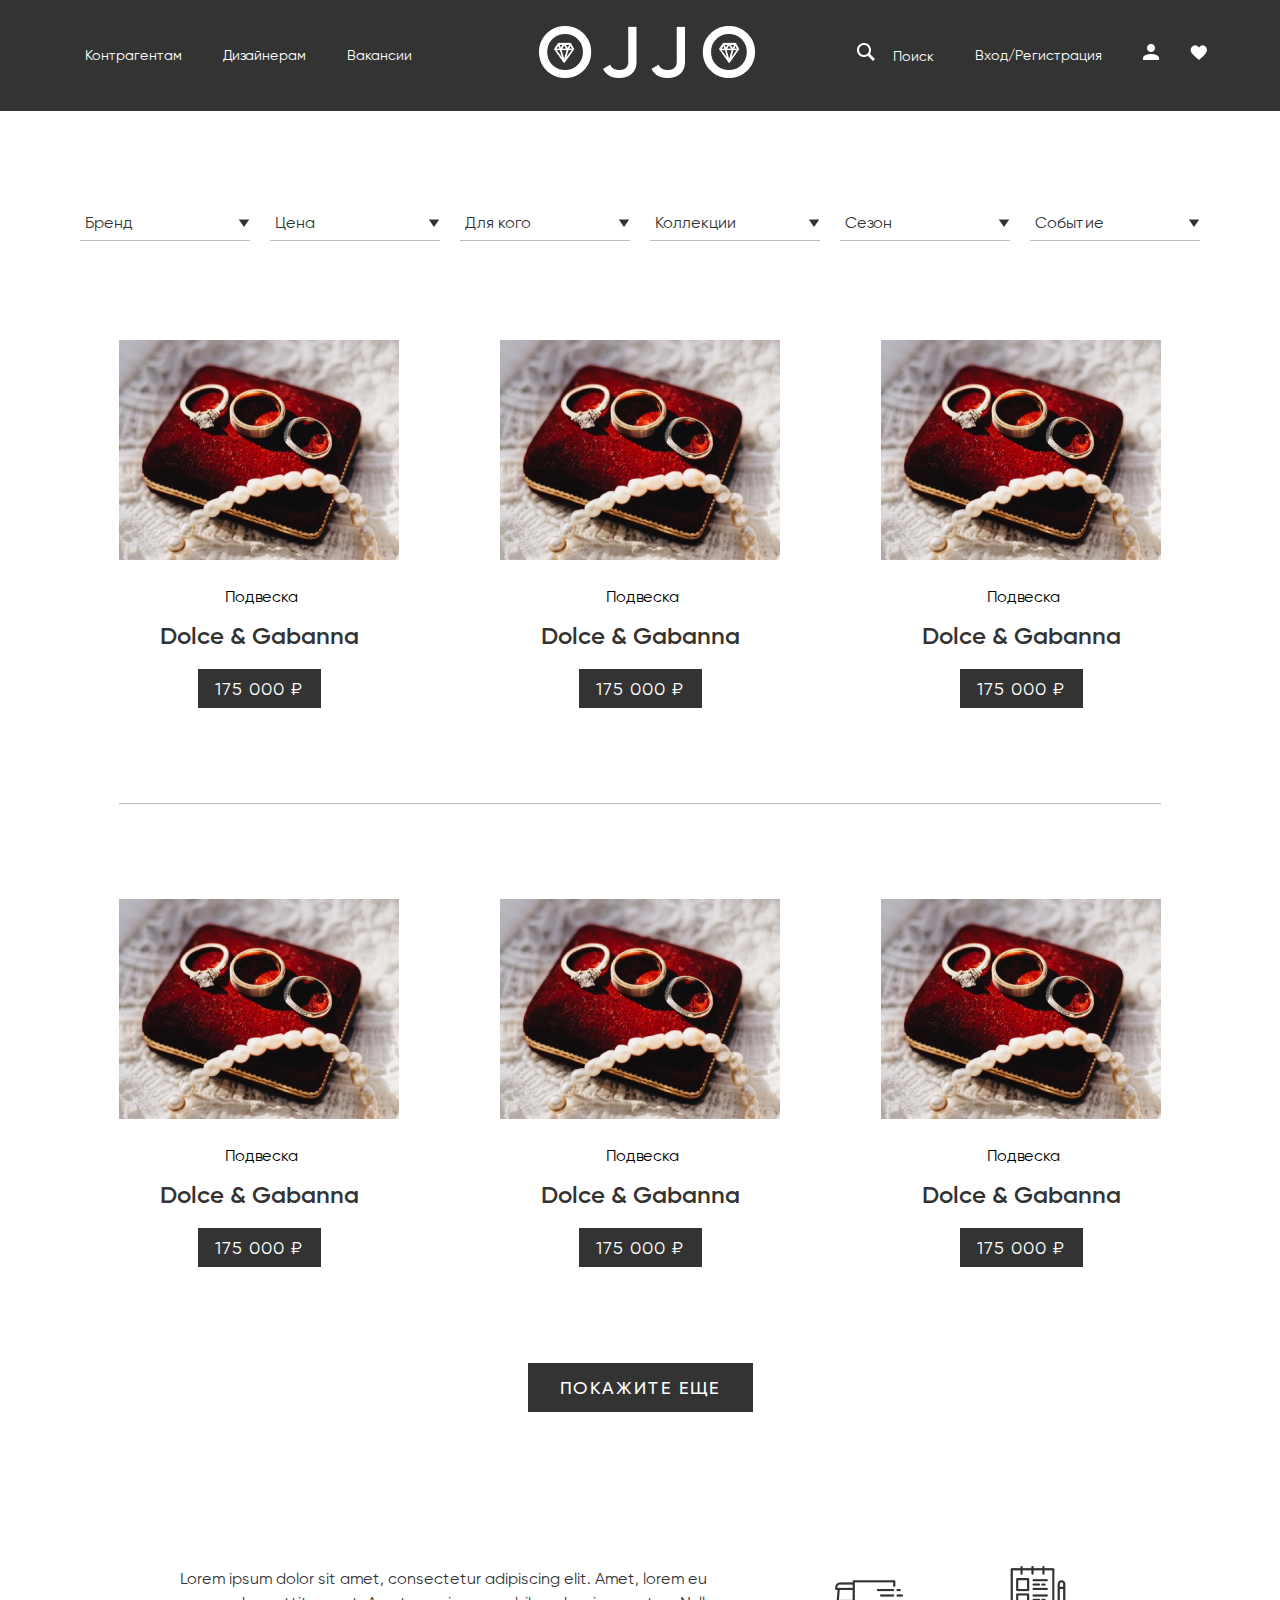
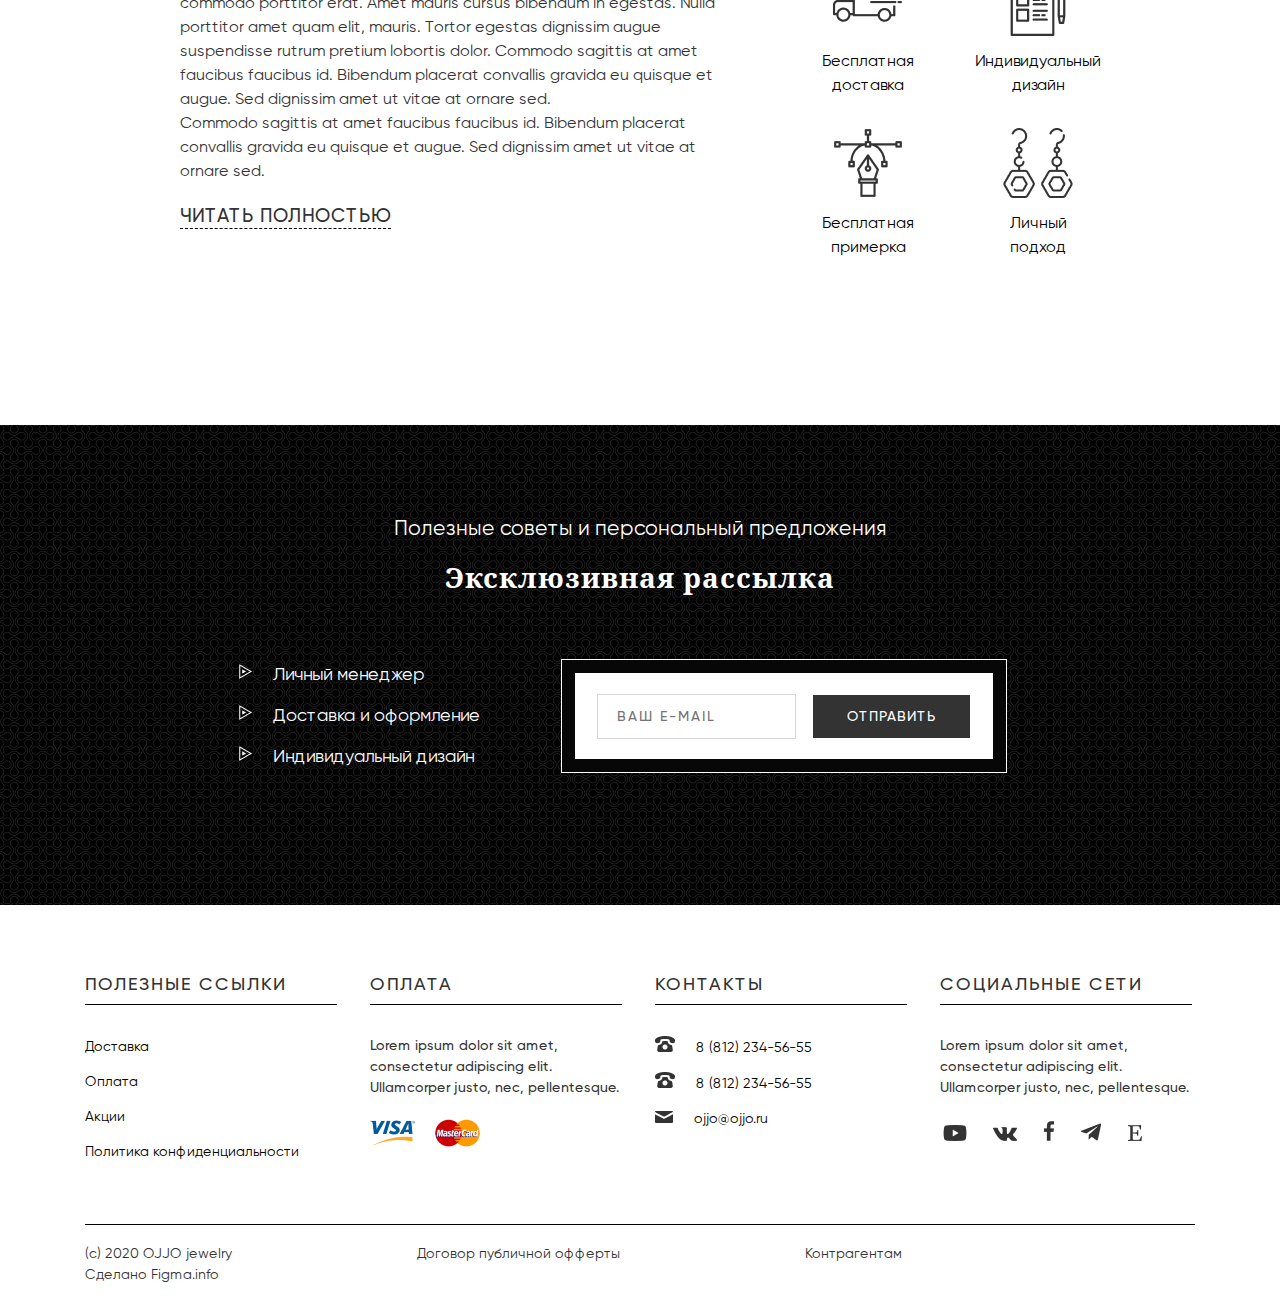
==== commit c11db076: "добавила адаптив" ====
--- a/catalogPage/catalogPage.html
+++ b/catalogPage/catalogPage.html
@@ -99,7 +99,7 @@
             </a>
           </div>
         </div>
-        <div class="blokCatalog">
+        <div class="blokCatalog blokCatalog-line">
           <div class="product">
             <a class="linkToCatalogPage" href="../productCardPage/catalogPage.html">
               <img src="./img/product-img.png" alt="" class="product-img">
--- a/catalogPage/css/style-catalogPage.css
+++ b/catalogPage/css/style-catalogPage.css
@@ -108,7 +108,7 @@
   border: none;
   background-color: #fff;
   appearance: none;
-
+border-bottom:1px solid #bcbaba;
 }
 
 .dropDownListItem {
@@ -140,6 +140,11 @@
 .blokCatalog {
   display: flex;
   gap: 101px;
+}
+
+.blokCatalog-line {
+  border-top: 1px solid #bdb6b6;
+  padding-top: 95px;
 }
 
 .product {
@@ -641,7 +646,7 @@
   display: block;
   position: relative;
   width: 1110px;
-  height: 2px;
+  height: 1px;
   background-color: #000;
 }
 
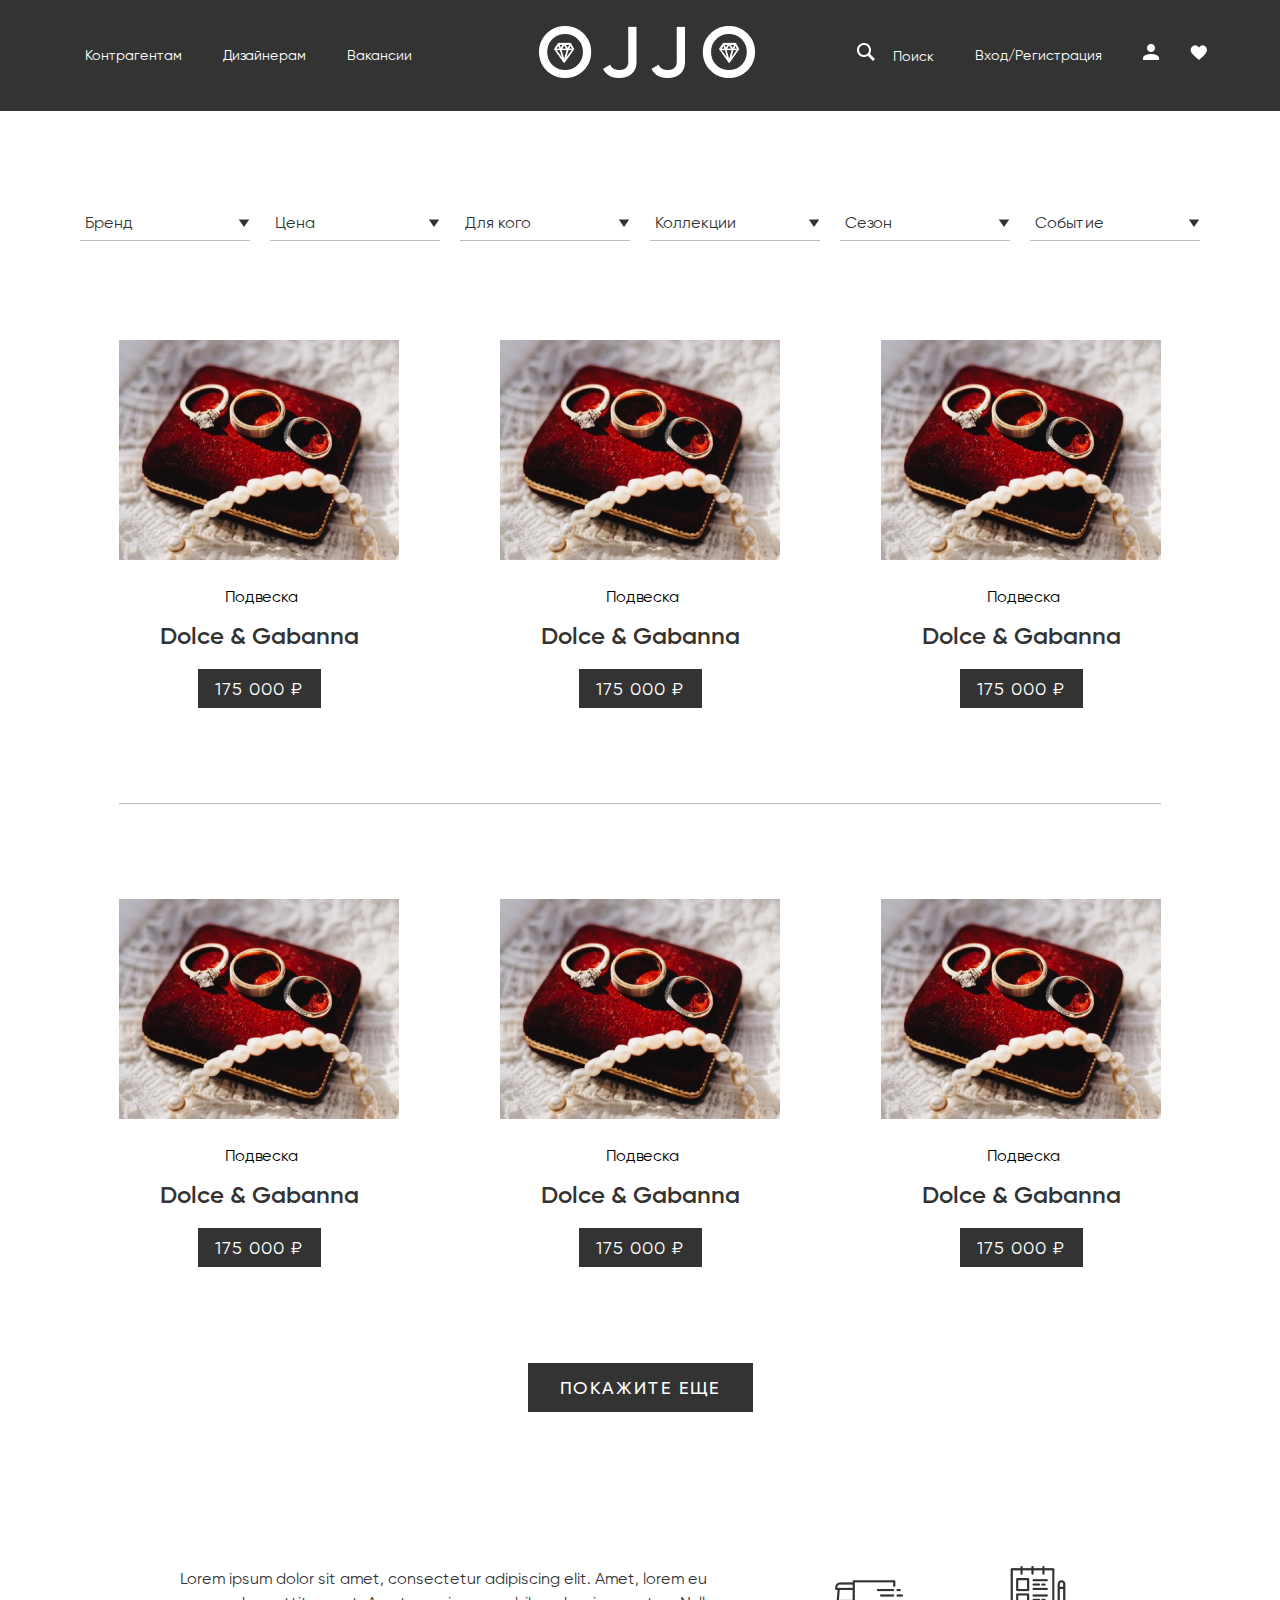
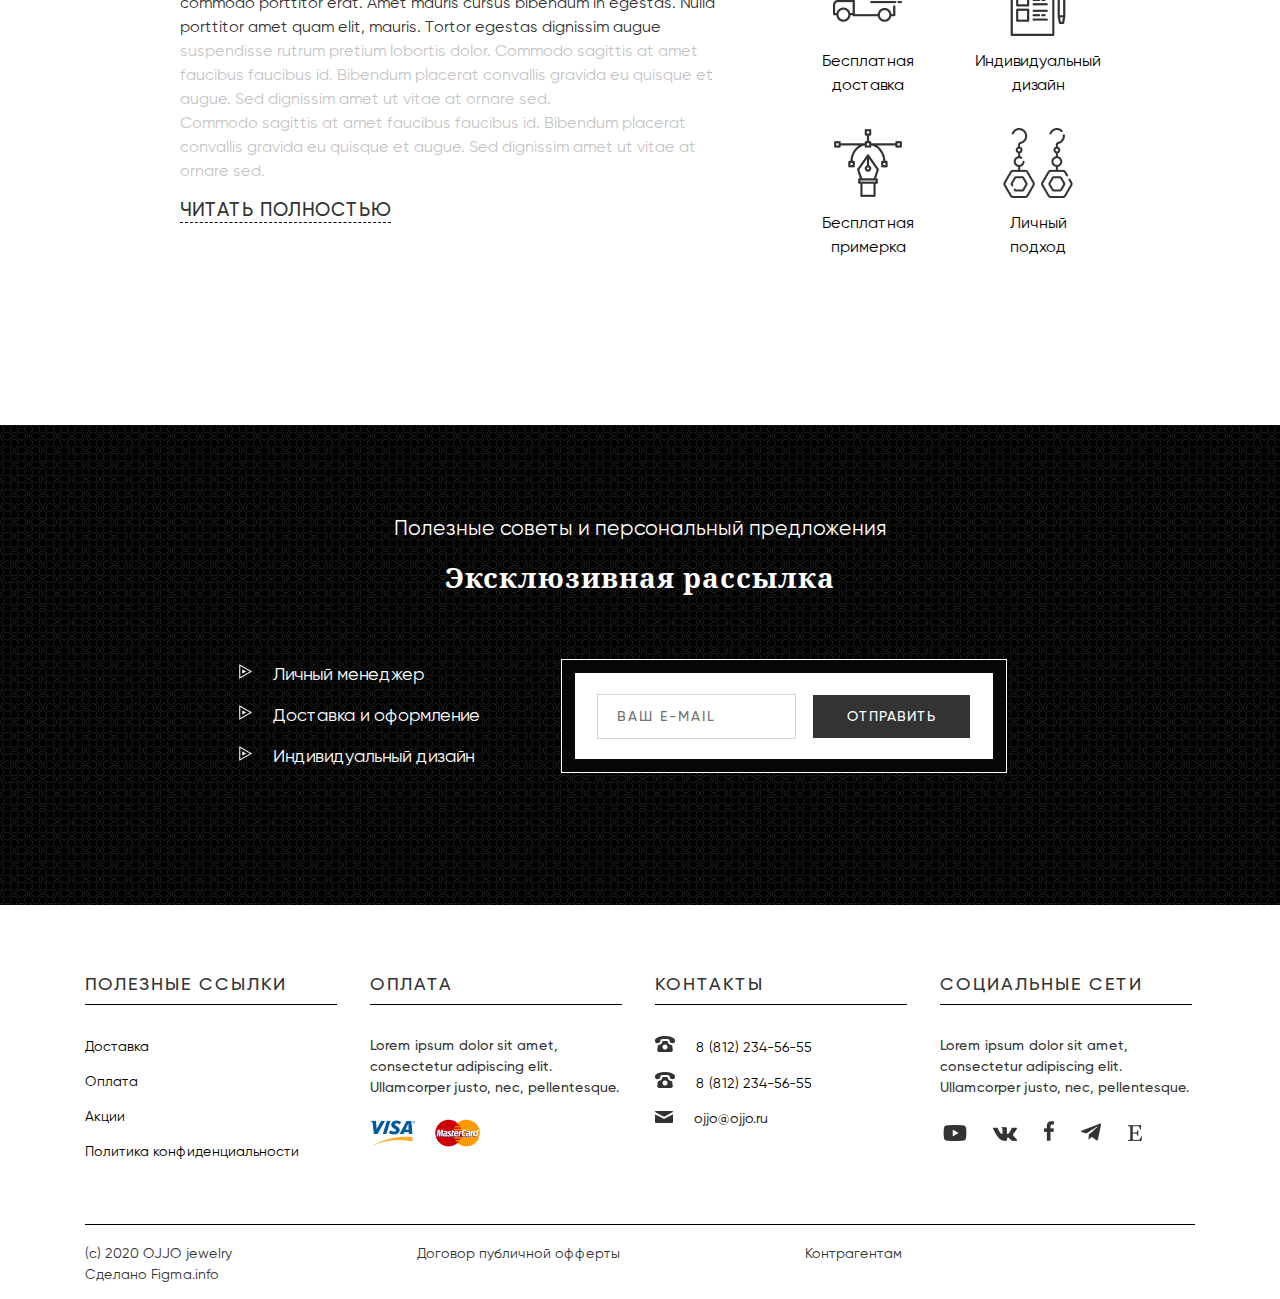
==== commit a7884ac9: "добавила js" ====
--- a/catalogPage/catalogPage.html
+++ b/catalogPage/catalogPage.html
@@ -6,6 +6,7 @@
   <meta name="viewport" content="width=device-width, initial-scale=1.0">
   <title>Document</title>
   <link rel="stylesheet" href="./css/style-catalogPage.css">
+
 </head>
 
 <body>
@@ -125,8 +126,46 @@
             </a>
           </div>
         </div>
-        <button class="open-catalog-items">покажите еще</button>
-      </div>
+
+
+
+
+
+        <div class="blokCatalog blokCatalog-line  hiddenBlokCatalog " id="hiddenBlokCatalog">
+          <div class="product">
+            <a class="linkToCatalogPage" href="../productCardPage/catalogPage.html">
+              <img src="./img/product-img.png" alt="" class="product-img">
+              <p class="product-category">Подвеска</p>
+              <h2 class="product-name">Dolce & Gabanna</h2>
+              <button class="product-price">175 000 ₽</button>
+            </a>
+          </div>
+          <div class="product">
+            <a class="linkToCatalogPage" href="../productCardPage/catalogPage.html">
+              <img src="./img/product-img.png" alt="" class="product-img">
+              <p class="product-category">Подвеска</p>
+              <h2 class="product-name">Dolce & Gabanna</h2>
+              <button class="product-price">175 000 ₽</button>
+            </a>
+          </div>
+          <div class="product">
+            <a class="linkToCatalogPage" href="../productCardPage/catalogPage.html">
+              <img src="./img/product-img.png" alt="" class="product-img">
+              <p class="product-category">Подвеска</p>
+              <h2 class="product-name">Dolce & Gabanna</h2>
+              <button class="product-price">175 000 ₽</button>
+            </a>
+          </div>
+        </div>
+
+
+
+
+
+        <button class="open-catalog-items open" id="open">покажите еще</button>
+      </div>
+
+
       <div class="information">
         <div class="text-information">
           <p class="text">Lorem ipsum dolor sit amet, consectetur adipiscing elit. Amet, lorem eu commodo porttitor
@@ -136,7 +175,10 @@
             Commodo sagittis at amet faucibus faucibus id. Bibendum placerat convallis gravida eu quisque et augue. Sed
             dignissim amet ut vitae at ornare sed.
           </p>
-          <button class="open-text">Читать полностью</button>
+          <div class="transparent-text" id="transparent-text">
+          </div>
+          <button class="open-text" id="open-text">Читать полностью</button>
+       
         </div>
         <div class="additionalInformation-top">
           <div class="additionalInformation-blok">
@@ -241,6 +283,7 @@
       </div>
     </div>
   </footer>
+  <script src="./js/script.js"></script>
 
 </body>
 
--- a/catalogPage/css/style-catalogPage.css
+++ b/catalogPage/css/style-catalogPage.css
@@ -231,7 +231,9 @@
 
 .text {
   line-height: 1.5;
-}
+  /* background: linear-gradient(red, rgb(253, 253, 255)); */
+}
+
 
 .open-text {
   font-size: 19px;
@@ -245,6 +247,24 @@
   letter-spacing: 1px;
   margin-top: 5px;
   padding: 0;
+
+}
+
+.transparent-text{
+  background-color: rgba(255, 255, 255, 0.7);
+  height: 157px;
+  width: 531px;
+  position: relative;
+  bottom: 133px;
+  display: flex;
+  align-items: flex-end;
+  height: 155px;
+    width: 531px;
+    position: relative;
+    bottom: 158px;
+    display: flex;
+    /* align-items: flex-end; */
+    margin-bottom: -161px;
 }
 
 .information-name {
@@ -680,4 +700,12 @@
   flex-direction: column;
   align-items: center;
   color: #000;
+}
+
+
+
+/* скрытый блок каталог  */
+
+.hiddenBlokCatalog {
+  display: none;
 }